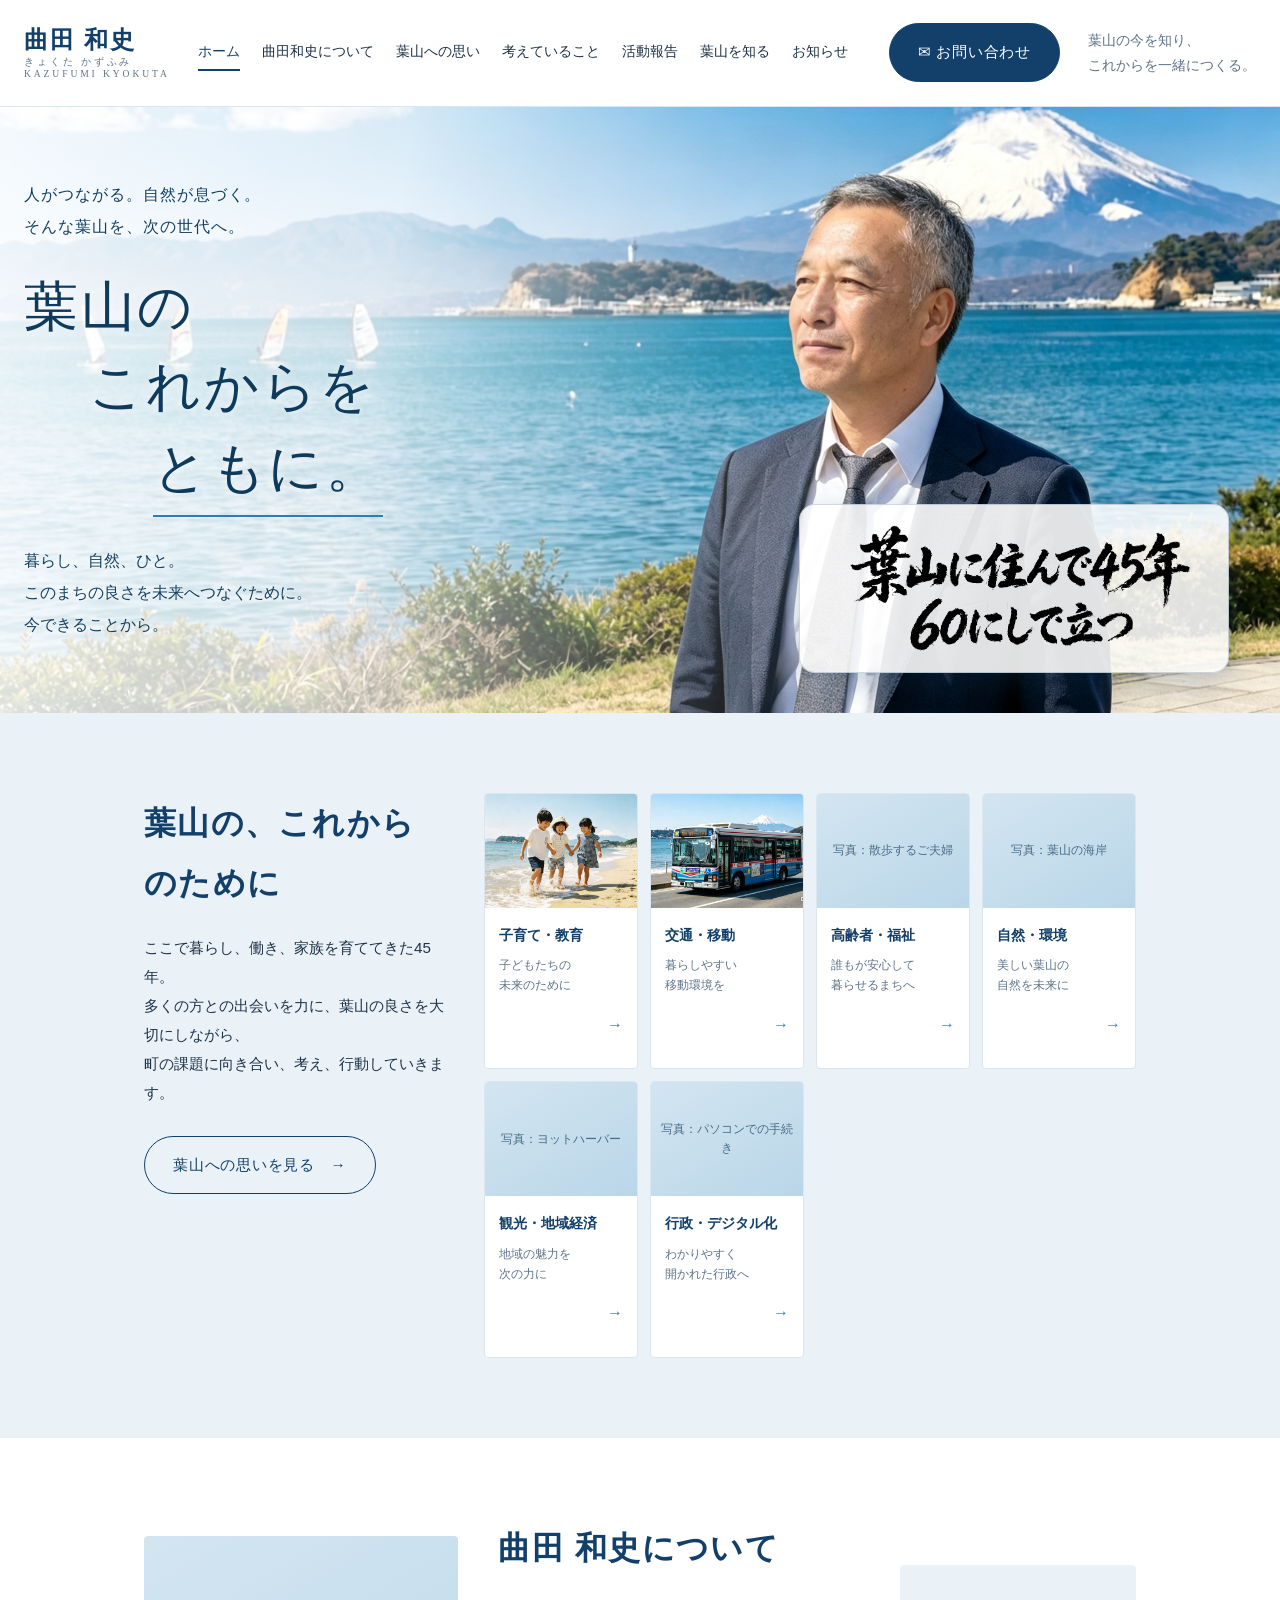
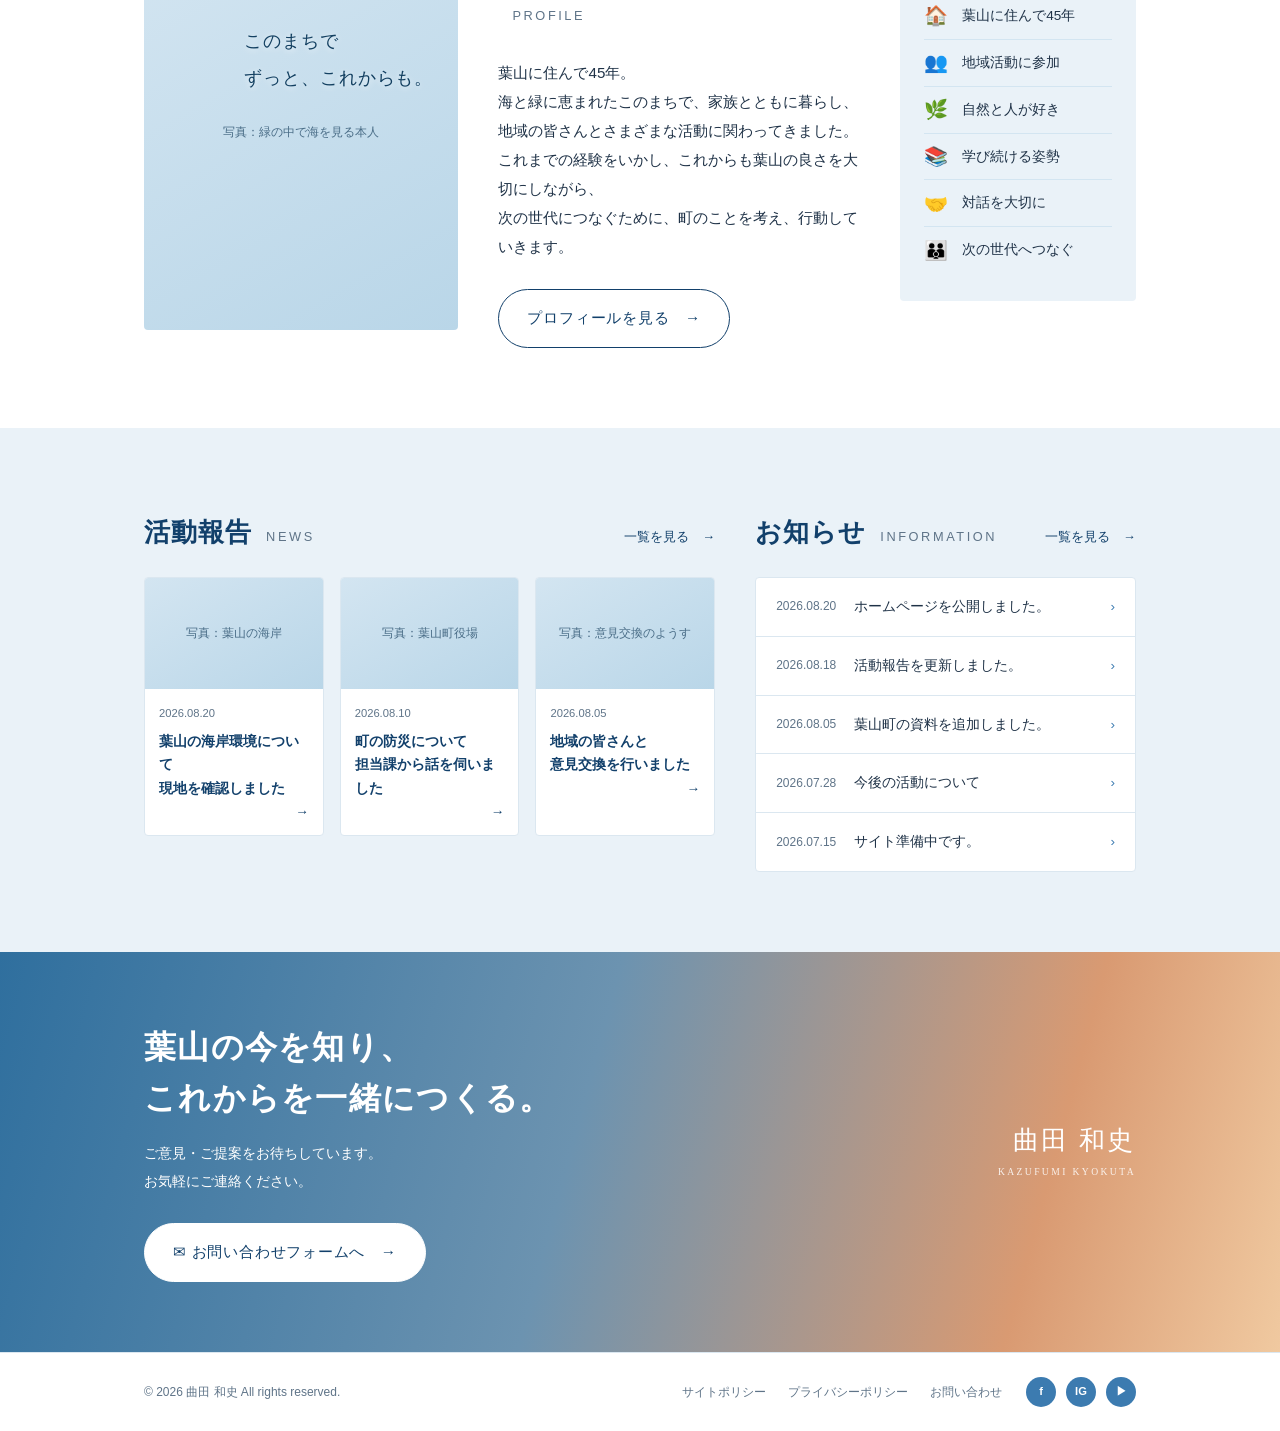
==== B案.html @ bec415cd "葉山サイト試作(B案)を追加 曲田和史の紹介サイトのモックアップ。画像は assets/images に整理済み。" ====
<!DOCTYPE html>
<html lang="ja">
<head>
  <meta charset="UTF-8">
  <meta name="viewport" content="width=device-width, initial-scale=1.0">
  <title>曲田 和史 | 葉山のこれからを、ともに。</title>

  <style>
    /* 1. よく使う色をここにまとめておく。--名前 で作った値は、下のほうで var(--名前) と書いて呼び出せる */
    :root {
      --navy:       #12406b;   /* 見出しやボタンに使う濃い青 */
      --navy-dark:  #0c2d4d;   /* いちばん濃い青（ボタンを押したときなど） */
      --navy-light: #3c7bb0;   /* 少し明るい青 */
      --sky:        #eaf2f8;   /* 背景のうすい水色 */
      --sky-deep:   #d3e5f1;   /* 少し濃い水色 */
      --text:       #1f3247;   /* ふつうの文字の色 */
      --text-sub:   #5f7488;   /* 補足の文字の色（少し薄い） */
      --line:       #dbe7f0;   /* 区切り線や枠の色 */
      --white:      #ffffff;
    }

    /* 2. ブラウザが最初から付けている余白などを打ち消しておく。* は「すべての要素」という意味 */
    * {
      box-sizing: border-box;  /* 幅の計算に padding と border も含める（レイアウトが崩れにくくなる） */
    }

    /* 3. ページ全体の基本の見た目 */
    html {
      scroll-behavior: smooth; /* ページ内リンクを押したとき、ぴょんと飛ばずになめらかに動く */
    }

    body {
      margin: 0;
      font-family: "Yu Gothic UI", "Hiragino Sans", "Meiryo", sans-serif;
      font-size: 16px;
      line-height: 1.9;
      color: var(--text);
      background-color: var(--white);
    }

    img {
      max-width: 100%;         /* 画面より大きい画像がはみ出さないようにする */
      height: auto;
      display: block;
    }

    a {
      color: inherit;          /* inherit = 親と同じ指定を受けつぐ。ここでは文字色をそのままにする */
      text-decoration: none;   /* リンクの下線を消す */
    }

    /* 4. 中身を画面の中央に置くための箱。max-width で広がりすぎるのを止める */
    .container {
      width: 100%;
      max-width: 1040px;
      margin: 0 auto;          /* 左右の margin を auto にすると中央に寄る */
      padding: 0 24px;
    }

    /* 5. セクション（大きなかたまり）の上下の余白 */
    .section {
      padding: 80px 0;
      /* 上に固定されているヘッダーの下にタイトルが隠れないよう、リンクで飛んだときの余白をとる */
      scroll-margin-top: 90px;
    }

    /* 6. セクションの見出し。日本語の大きい文字と、そのうしろの小さい英語をセットで使う */
    .heading {
      margin: 0 0 20px;
      font-size: 2rem;         /* rem は「body の文字サイズの何倍か」。2rem = 32px */
      font-weight: 700;
      letter-spacing: 0.04em;  /* 文字と文字のすき間を少し広げると上品に見える */
      color: var(--navy);
    }

    .heading-en {
      margin-left: 14px;
      font-size: 0.8rem;
      font-weight: 500;
      letter-spacing: 0.2em;
      color: var(--text-sub);
    }

    /* 7. 【写真のかわりの箱】まだ写真がないので、うすい水色の四角で場所だけ作っておく。
          写真ができたら、この <div class="photo"> を <img src="ファイル名" alt="説明"> に差し替える */
    .photo {
      display: flex;                 /* 中の文字を上下左右の中央に置くための指定（この行と下の2行がセット） */
      align-items: center;
      justify-content: center;
      background: linear-gradient(150deg, var(--sky-deep), #b9d6e8);
      border-radius: 4px;
      overflow: hidden;              /* 中身が箱からはみ出したら切り取る */
    }

    .photo span {
      padding: 4px 10px;
      font-size: 0.75rem;
      line-height: 1.6;
      text-align: center;
      color: #4a6d87;
    }

    /* 8. ボタンの共通の見た目。塗りつぶしの青ボタンと、枠だけの白ボタンの2種類を用意する */
    .btn {
      display: inline-flex;          /* 文字と矢印を横に並べつつ、上下の中央でそろえる */
      align-items: center;
      gap: 12px;                     /* 中の要素どうしのすき間 */
      padding: 14px 28px;
      font-size: 0.95rem;
      font-family: inherit;
      letter-spacing: 0.05em;
      border-radius: 999px;          /* とても大きい値にすると、左右が半円のカプセル型になる */
      border: 1px solid var(--navy);
      cursor: pointer;               /* マウスを重ねたときの矢印を「指」の形にする */
      transition: 0.25s;             /* 色などが変わるとき、0.25 秒かけてなめらかに変える */
    }

    .btn--fill {
      color: var(--white);
      background: var(--navy);
    }

    /* 9. :hover は「マウスを重ねたとき」の見た目 */
    .btn--fill:hover {
      background: var(--navy-dark);
      border-color: var(--navy-dark);
    }

    .btn--line {
      color: var(--navy);
      background: transparent;       /* transparent = 透明（背景色なし） */
    }

    .btn--line:hover {
      color: var(--white);
      background: var(--navy);
    }

    /* 10. ヘッダー。position: sticky でスクロールしても画面の上にはりつく */
    .header {
      position: sticky;
      top: 0;
      z-index: 50;                   /* 数字が大きいほど手前に表示される */
      background: rgba(255, 255, 255, 0.95);
      border-bottom: 1px solid var(--line);
      backdrop-filter: blur(6px);    /* うしろをぼかして、すこし透けたガラスのように見せる */
    }

    .header__inner {
      display: flex;                 /* 中身を横一列に並べる */
      align-items: center;
      gap: 28px;
      max-width: 1280px;
      margin: 0 auto;
      padding: 14px 24px;
    }

    /* 11. 左上の名前（ロゴ）。明朝体にすると落ちついた雰囲気になる */
    .logo {
      flex-shrink: 0;                /* 画面が狭くなっても、この部分は縮ませない */
      font-family: "Yu Mincho", "Hiragino Mincho ProN", "MS PMincho", serif;
      line-height: 1.3;
    }

    .logo__name {
      display: block;
      font-size: 1.5rem;
      font-weight: 700;
      letter-spacing: 0.08em;
      color: var(--navy);
    }

    .logo__kana,
    .logo__roman {
      display: block;
      font-size: 0.6rem;
      letter-spacing: 0.3em;
      color: var(--text-sub);
    }

    /* 12. メニュー（ナビゲーション）。ul の点を消して横に並べる */
    .nav {
      margin-right: auto;            /* 右側の margin を auto にすると、残りのすき間を全部そこに使う＝左に寄る */
    }

    .nav__list {
      display: flex;
      gap: 22px;
      margin: 0;
      padding: 0;
      list-style: none;              /* 箇条書きの点を消す */
    }

    .nav__list a {
      display: inline-block;
      padding: 4px 0;
      font-size: 0.85rem;
      border-bottom: 2px solid transparent;  /* 下線の場所を先に作っておき、色だけ透明にしておく */
      transition: 0.2s;
    }

    .nav__list a:hover,
    .nav__list a.is-current {        /* is-current は「今見ているページ」に付ける印 */
      color: var(--navy);
      border-bottom-color: var(--navy);
    }

    /* 13. ヘッダーのいちばん右の小さなキャッチコピー */
    .header__catch {
      flex-shrink: 0;
      font-size: 0.9rem;
      line-height: 1.7;
      color: var(--text-sub);
    }

    /* 14. スマホ用のメニューボタン。ふだんは display: none で隠しておき、画面が狭いときだけ出す（下の 33 番） */
    .menu-btn {
      display: none;
      width: 44px;
      height: 44px;
      padding: 0;
      background: transparent;
      border: 1px solid var(--line);
      border-radius: 8px;
      font-size: 1.2rem;
      color: var(--navy);
      cursor: pointer;
    }

    /* 15. ヒーロー（トップのいちばん目立つ場所）。メイン写真を全面に敷き、その上に文字を重ねる。
          .hero::before は写真の上にかぶせる「白いベール」。左半分だけ白くして、文字を読みやすくしている。
          （::before は、その要素の中に作れる飾り用の箱。content がないと表示されないのがお約束） */
    .hero {
      position: relative;            /* 中の要素を position: absolute で自由に置けるようにする土台 */
      overflow: hidden;
      background-color: #9fd0ef;     /* 写真が表示される前や、読み込めなかったときの色 */
    }

    .hero::before {
      content: "";
      position: absolute;
      inset: 0;                      /* 上下左右ぴったり 0 = 親（.hero）いっぱいに広げる */
      z-index: 1;                    /* 数字が大きいほど手前。写真（0）より手前、文字（2）より後ろ */
      background: linear-gradient(100deg,
        rgba(255, 255, 255, 0.90) 0%,
        rgba(255, 255, 255, 0.74) 30%,
        rgba(255, 255, 255, 0.20) 54%,
        rgba(255, 255, 255, 0.00) 70%);
    }

    /* 16. メイン写真。object-fit: cover は「箱いっぱいに、写真の比率を保ったまま切り取って表示する」指定。
          object-position で表示の中心をずらし、右寄りに写っている人物が切れないようにしている */
    .hero__bg {
      position: absolute;
      inset: 0;
      z-index: 0;
      width: 100%;
      height: 100%;
      object-fit: cover;
      object-position: 72% center;
    }

    /* 17. ヒーローの文字を入れる箱。写真とベールより手前に出したいので z-index: 2 にする */
    .hero__inner {
      position: relative;
      z-index: 2;
      display: grid;                 /* grid は中身を「表のマス目」のように置くしくみ */
      grid-template-columns: minmax(0, 600px);  /* 左に1列だけ作る＝文字が画面の左半分におさまる */
      align-content: center;         /* 中身をたての中央にそろえる */
      max-width: 1280px;
      margin: 0 auto;                /* 左右の margin を auto にすると中央に寄る */
      padding: 72px 24px;
      min-height: 600px;
    }

    /* 18. キャッチコピーの上に置くリード文 */
    .hero__lead {
      margin: 0 0 24px;
      font-size: 1rem;
      line-height: 2;
      letter-spacing: 0.06em;
      color: #123f60;
      text-shadow: 0 1px 6px rgba(255, 255, 255, 0.8);  /* 背景が写真でも読めるよう、白い光を後ろに敷く */
    }

    /* 19. 大きなキャッチコピー。明朝体＋広めの字間で、手書きの筆文字に近い印象にする。
          2行目・3行目を少しずつ右にずらして、手書きらしい流れを作っている */
    .hero__catch {
      margin: 0 0 28px;
      font-family: "Yu Mincho", "Hiragino Mincho ProN", "MS PMincho", serif;
      font-size: clamp(2.2rem, 4.2vw, 3.6rem);  /* clamp(最小, ふつう, 最大) で画面幅に応じて字の大きさを変える */
      font-weight: 500;
      line-height: 1.5;
      letter-spacing: 0.05em;
      color: #0e3a5c;
      text-shadow: 0 1px 10px rgba(255, 255, 255, 0.75);
    }

    .hero__catch span { display: block; }

    .hero__catch span:nth-child(2) { margin-left: 1.2em; }  /* nth-child(2) = 2番目の要素 */
    .hero__catch span:nth-child(3) {
      margin-left: 2.4em;
      border-bottom: 2px solid #2f7cb0;   /* 3行目の下に、下線の飾りを引く */
      padding-bottom: 6px;
      display: inline-block;
    }

    /* 20. キャッチコピーの下の説明文 */
    .hero__sub {
      margin: 0;
      font-size: 1rem;
      line-height: 2;
      color: #14405f;
      text-shadow: 0 1px 6px rgba(255, 255, 255, 0.8);
    }

    /* 21. 「葉山に住んで45年／60にして立つ」の毛筆バッジ。
          毛筆の画像が横長（16:9）なので、下じきも丸ではなく「角の丸い横長の板」にして形をそろえている。
          （正円にすると、横長の画像を収めたときに上下へ大きなすき間ができて、文字が小さくなってしまう）
          位置をずらしたいときは right と bottom の数字を変える */
    .hero__badge {
      position: absolute;
      right: 4%;
      bottom: 40px;
      z-index: 2;
      width: min(430px, 40%);        /* min(A, B) は「A と B の小さいほう」。画面が狭いと自動で縮む */
      /* 画像は文字ギリギリまで切り詰めてあるので、下じき側で余白をとる */
      padding: 16px 22px;
      background: rgba(255, 255, 255, 0.88);
      border-radius: 16px;
      /* box-shadow は影。1つめ（inset）で内側に細い枠線を描き、2つめで外側にやわらかい影を落とす */
      box-shadow:
        inset 0 0 0 1px rgba(18, 64, 107, 0.2),
        0 8px 30px rgba(18, 64, 107, 0.25);
    }

    /* 【毛筆の文字は画像で表示する】
       パソコンによって入っている書体がちがい、毛筆の書体がないと明朝体になってしまう。
       そこで文字そのものを画像（背景が透明な PNG）にして貼り、どの環境でも同じ見た目にしている。
       width: 100% で下じきの幅いっぱいに広げ、height: auto で縦を写真の比率どおりに自動で決めている */
    .hero__badge img {
      display: block;
      width: 100%;
      height: auto;
    }

    /* 22. 政策のセクション。背景をうすい水色にして、前後のセクションと区切る */
    .policy {
      background: var(--sky);
    }

    .policy__inner {
      display: grid;
      grid-template-columns: 300px 1fr;   /* 左に説明文、右にカード一覧 */
      gap: 40px;
    }

    .policy__text p {
      margin: 0 0 28px;
      font-size: 0.95rem;
    }

    /* 23. 政策カードを横に並べる。auto-fit と minmax で、画面幅に合わせて折り返す数が自動で変わる */
    .policy__cards {
      display: grid;
      grid-template-columns: repeat(auto-fit, minmax(140px, 1fr));
      gap: 12px;
    }

    .card {
      display: flex;
      flex-direction: column;
      background: var(--white);
      border: 1px solid var(--line);
      border-radius: 4px;
      overflow: hidden;
      transition: 0.25s;
    }

    /* 24. カードにマウスを重ねたら、少し浮き上がって影が付く */
    .card:hover {
      transform: translateY(-4px);   /* Y 方向（縦）に -4px 動かす＝4px 上に上げる */
      box-shadow: 0 10px 24px rgba(18, 64, 107, 0.12);
    }

    .card .photo {
      aspect-ratio: 4 / 3;
      border-radius: 0;
    }

    .card__body {
      display: flex;
      flex-direction: column;
      flex-grow: 1;                  /* あまったすき間をこの部分で埋める＝矢印が下にそろう */
      padding: 14px 14px 12px;
    }

    .card__title {
      margin: 0 0 6px;
      font-size: 0.9rem;
      font-weight: 700;
      color: var(--navy);
    }

    .card__desc {
      margin: 0 0 14px;
      font-size: 0.75rem;
      line-height: 1.7;
      color: var(--text-sub);
    }

    .card__arrow {
      margin-top: auto;              /* 上の margin を auto にすると、カードのいちばん下に押しやられる */
      text-align: right;
      color: var(--navy-light);
    }

    /* 25. プロフィールのセクション。写真・文章・特徴リストの3列 */
    .profile__inner {
      display: grid;
      grid-template-columns: 1fr 1.15fr 0.75fr;
      gap: 40px;
      align-items: center;
    }

    .profile__figure {
      position: relative;
      aspect-ratio: 4 / 5;
    }

    /* 26. 写真の上に重ねる手書き風の文字。position: absolute で写真の中の好きな場所に置く */
    .profile__handwrite {
      position: absolute;
      top: 22%;
      right: 8%;
      margin: 0;
      font-family: "Yu Mincho", "Hiragino Mincho ProN", "MS PMincho", serif;
      font-size: 1.15rem;
      line-height: 2;
      letter-spacing: 0.05em;
      color: #123f60;
      text-shadow: 0 1px 6px rgba(255, 255, 255, 0.8);
    }

    .profile__text p {
      margin: 0 0 28px;
      font-size: 0.95rem;
    }

    /* 27. 右側の「特徴」リスト。アイコン（絵文字）と文字を横に並べる */
    .profile__points {
      margin: 0;
      padding: 28px 24px;
      list-style: none;
      background: var(--sky);
      border-radius: 4px;
    }

    .profile__points li {
      display: flex;
      align-items: center;
      gap: 14px;
      padding: 10px 0;
      font-size: 0.85rem;
    }

    .profile__points li + li {        /* 「li のすぐ後ろに続く li」＝2つめ以降にだけ線を引く */
      border-top: 1px solid var(--sky-deep);
    }

    .profile__points .icon {
      flex-shrink: 0;
      font-size: 1.2rem;
      line-height: 1;
    }

    /* 28. 活動報告とお知らせを左右に並べる */
    .news {
      background: var(--sky);
    }

    .news__inner {
      display: grid;
      grid-template-columns: 1.5fr 1fr;
      gap: 40px;
    }

    /* 29. 見出しと「一覧を見る」を、左右の両端に離して置く */
    .news__head {
      display: flex;
      align-items: baseline;         /* 文字の下の線（ベースライン）でそろえる */
      justify-content: space-between;
      margin-bottom: 20px;
    }

    .news__head .heading { margin: 0; font-size: 1.6rem; }

    .link-more {
      font-size: 0.8rem;
      color: var(--navy);
      white-space: nowrap;           /* 「一覧を見る →」を途中で改行させない */
    }

    .link-more:hover { color: var(--navy-light); }

    .news__cards {
      display: grid;
      grid-template-columns: repeat(auto-fit, minmax(160px, 1fr));
      gap: 16px;
    }

    .news__card .photo { aspect-ratio: 16 / 10; border-radius: 0; }

    .news__card time {                /* time は「日付」をあらわすタグ */
      display: block;
      margin-bottom: 6px;
      font-size: 0.7rem;
      color: var(--text-sub);
    }

    .news__card p {
      margin: 0;
      font-size: 0.85rem;
      line-height: 1.7;
      font-weight: 700;
      color: var(--navy);
    }

    /* 30. お知らせは、白い箱の中に日付と本文を1行ずつ並べる */
    .info__list {
      margin: 0;
      padding: 0;
      list-style: none;
      background: var(--white);
      border: 1px solid var(--line);
      border-radius: 4px;
    }

    .info__list li + li { border-top: 1px solid var(--line); }

    .info__list a {
      display: flex;
      align-items: center;
      gap: 18px;
      padding: 16px 20px;
      font-size: 0.85rem;
      transition: 0.2s;
    }

    .info__list a:hover { background: var(--sky); }

    .info__list time {
      flex-shrink: 0;
      font-size: 0.75rem;
      color: var(--text-sub);
    }

    .info__list .arrow {
      margin-left: auto;
      color: var(--navy-light);
    }

    /* 31. ページ下部の呼びかけ（CTA）。夕焼けのようなグラデーションを背景にする */
    .cta {
      position: relative;
      overflow: hidden;
      padding: 70px 0;
      background: linear-gradient(105deg, #2f6f9e 0%, #6c93b0 45%, #d99a72 80%, #f0c9a0 100%);
      color: var(--white);
    }

    .cta__inner {
      display: grid;
      grid-template-columns: 1fr auto;
      gap: 32px;
      align-items: center;
    }

    .cta__title {
      margin: 0 0 16px;
      font-size: 2rem;
      font-weight: 700;
      line-height: 1.6;
      letter-spacing: 0.04em;
    }

    .cta__text {
      margin: 0 0 28px;
      font-size: 0.9rem;
      line-height: 1.9;
    }

    /* 32. 白背景に濃い青の文字のボタン（夕焼けの上でも読みやすいように色を変える） */
    .btn--white {
      color: var(--navy);
      background: var(--white);
      border-color: var(--white);
    }

    .btn--white:hover {
      color: var(--white);
      background: var(--navy-dark);
      border-color: var(--navy-dark);
    }

    .cta__sign {
      font-family: "Yu Mincho", "Hiragino Mincho ProN", "MS PMincho", serif;
      text-align: right;
      line-height: 1.4;
    }

    .cta__sign strong {
      display: block;
      font-size: 1.6rem;
      font-weight: 500;
      letter-spacing: 0.1em;
    }

    .cta__sign small {
      font-size: 0.6rem;
      letter-spacing: 0.25em;
      opacity: 0.85;                 /* opacity は透明度。1 が不透明、0 で見えなくなる */
    }

    /* 33. フッター */
    .footer {
      padding: 24px 0;
      font-size: 0.75rem;
      color: var(--text-sub);
      border-top: 1px solid var(--line);
    }

    .footer__inner {
      display: flex;
      align-items: center;
      gap: 24px;
      flex-wrap: wrap;               /* 入りきらないときは折り返す */
    }

    .footer__links {
      display: flex;
      gap: 22px;
      margin: 0 0 0 auto;            /* 左の margin を auto にして、右側へ寄せる */
      padding: 0;
      list-style: none;
    }

    .footer__links a:hover { color: var(--navy); }

    .footer__sns {
      display: flex;
      gap: 10px;
      margin: 0;
      padding: 0;
      list-style: none;
    }

    /* 34. SNS の丸いアイコン。写真を使わず、文字を丸で囲んで作っている */
    .footer__sns a {
      display: flex;
      align-items: center;
      justify-content: center;
      width: 30px;
      height: 30px;
      font-size: 0.7rem;
      font-weight: 700;
      color: var(--white);
      background: var(--navy-light);
      border-radius: 50%;
      transition: 0.2s;
    }

    .footer__sns a:hover { background: var(--navy); }

    /* 35. 右下の「上に戻る」ボタン。ふだんは opacity: 0 で見えなくしておき、JS で is-visible を付けて出す */
    .to-top {
      position: fixed;               /* 画面に貼りつけて、スクロールしても動かない */
      right: 24px;
      bottom: 24px;
      z-index: 60;
      width: 44px;
      height: 44px;
      padding: 0;
      color: var(--navy);
      background: var(--white);
      border: 1px solid var(--line);
      border-radius: 50%;
      cursor: pointer;
      opacity: 0;
      pointer-events: none;          /* 見えていないあいだはクリックできないようにする */
      transition: 0.3s;
      box-shadow: 0 4px 14px rgba(18, 64, 107, 0.15);
    }

    .to-top.is-visible {
      opacity: 1;
      pointer-events: auto;
    }

    .to-top:hover {
      color: var(--white);
      background: var(--navy);
    }

    /* 36. 画面が狭いとき（タブレット）の調整。@media は「画面幅が○px 以下のときだけ効く指定」 */
    @media (max-width: 1000px) {
      .hero__inner { min-height: 480px; padding: 56px 24px; }
      .hero__badge { right: 20px; bottom: 20px; width: min(340px, 50%); padding: 12px 16px; }
      .policy__inner,
      .profile__inner,
      .news__inner { grid-template-columns: 1fr; }
      .header__catch { display: none; }
      .nav__list { gap: 16px; }
      .nav__list a { font-size: 0.8rem; }
    }

    /* 37. 画面が狭いとき（スマホ）の調整。メニューはボタンを押したときだけ開くようにする */
    @media (max-width: 760px) {
      .section { padding: 56px 0; }
      .heading { font-size: 1.6rem; }
      .menu-btn { display: block; }            /* 隠していたメニューボタンを表示する */

      .nav {
        display: none;                         /* ふだんはメニューを隠す */
        position: absolute;
        top: 100%;                             /* ヘッダーのすぐ下 */
        left: 0;
        right: 0;
        padding: 8px 24px 16px;
        background: var(--white);
        border-bottom: 1px solid var(--line);
      }

      .nav.is-open { display: block; }         /* JS で is-open が付いたときだけ表示する */

      .nav__list {
        flex-direction: column;                /* スマホでは縦に並べる */
        gap: 0;
      }

      .nav__list li + li { border-top: 1px solid var(--line); }
      .nav__list a { display: block; padding: 12px 0; font-size: 0.9rem; }

      .header__inner { position: relative; gap: 12px; }
      .header__contact { display: none; }
      /* スマホでは写真の上に文字を重ねるのをやめ、「写真 → 文字」の順に上から並べる。
         position: static にすると、重ねる指定が解けて、ふつうの並び順に戻る */
      .hero__bg { position: static; height: auto; aspect-ratio: 3 / 2; }
      .hero::before { display: none; }         /* 文字を重ねないので、白いベールもいらない */
      .hero__inner { min-height: 0; padding: 32px 24px 36px; }
      /* スマホでは写真の下に、中央ぞろえで置く。
         calc(100% - 48px) は「画面いっぱいから左右の余白 24px ずつを引いた幅」という計算 */
      .hero__badge {
        position: static;
        width: calc(100% - 48px);
        max-width: 420px;
        margin: 0 auto 32px;
      }
      .cta__inner { grid-template-columns: 1fr; }
      .cta__sign { text-align: left; }
      .footer__links { margin-left: 0; }
    }

    /* 38. OS 側で「動きを減らす」設定にしている人には、なめらかスクロールを止める */
    @media (prefers-reduced-motion: reduce) {
      html { scroll-behavior: auto; }
      .card:hover { transform: none; }
    }
  </style>
</head>
<body>

  <!-- ============ ヘッダー ============ -->
  <header class="header">
    <div class="header__inner">

      <a class="logo" href="#home">
        <span class="logo__name">曲田 和史</span>
        <span class="logo__kana">きょくた かずふみ</span>
        <span class="logo__roman">KAZUFUMI KYOKUTA</span>
      </a>

      <!-- スマホ用のメニューボタン。押すと下のナビが開く（JS の 1〜3 番） -->
      <button class="menu-btn" id="menuBtn" aria-label="メニューを開く">☰</button>

      <nav class="nav" id="nav">
        <ul class="nav__list">
          <li><a href="#home" class="is-current">ホーム</a></li>
          <li><a href="#profile">曲田和史について</a></li>
          <li><a href="#omoi">葉山への思い</a></li>
          <li><a href="#policy">考えていること</a></li>
          <li><a href="#news">活動報告</a></li>
          <li><a href="#hayama">葉山を知る</a></li>
          <li><a href="#info">お知らせ</a></li>
        </ul>
      </nav>

      <a class="btn btn--fill header__contact" href="#contact">✉ お問い合わせ</a>

      <p class="header__catch">葉山の今を知り、<br>これからを一緒につくる。</p>

    </div>
  </header>

  <!-- ============ ヒーロー（トップの大きな見せ場） ============ -->
  <section class="hero" id="home">

    <!-- メイン写真。assets/images フォルダに置いた画像ファイルを、パスで指定している。
         alt は写真が表示できないときに代わりに読まれる説明文なので、内容がわかるように書く -->
    <img class="hero__bg" src="assets/images/曲田2.png"
         alt="葉山の海辺に立つ曲田和史。背景に江ノ島と富士山、海にはウィンドサーフィン">

    <div class="hero__inner">

      <p class="hero__lead">
        人がつながる。自然が息づく。<br>
        そんな葉山を、次の世代へ。
      </p>

      <h1 class="hero__catch">
        <span>葉山の</span>
        <span>これからを</span>
        <span>ともに。</span>
      </h1>

      <p class="hero__sub">
        暮らし、自然、ひと。<br>
        このまちの良さを未来へつなぐために。<br>
        今できることから。
      </p>

    </div>

    <!-- 毛筆の文字は画像（背景が透明な PNG）で用意して貼る。
         alt に同じ文字を書いておくと、画像が表示できないときや読み上げのときに、文字として伝わる -->
    <div class="hero__badge">
      <img src="assets/images/毛筆-45年-透過.png" alt="葉山に住んで 45年 60にして立つ">
    </div>
  </section>

  <!-- ============ 考えていること（政策） ============ -->
  <section class="section policy" id="policy">
    <div class="container policy__inner">

      <div class="policy__text">
        <h2 class="heading">葉山の、これからのために</h2>
        <p>
          ここで暮らし、働き、家族を育ててきた45年。<br>
          多くの方との出会いを力に、葉山の良さを大切にしながら、<br>
          町の課題に向き合い、考え、行動していきます。
        </p>
        <a class="btn btn--line" href="#omoi">葉山への思いを見る　→</a>
      </div>

      <div class="policy__cards">

        <a class="card" href="#policy">
          <div class="photo">
            <img src="assets/images/海辺の子どもたち.png"
                 alt="江ノ島と富士山を背景に、波打ち際で手をつないで歩く3人の子どもたち"
                 style="width: 100%; height: 100%; object-fit: cover;">
          </div>
          <div class="card__body">
            <p class="card__title">子育て・教育</p>
            <p class="card__desc">子どもたちの<br>未来のために</p>
            <p class="card__arrow">→</p>
          </div>
        </a>

        <a class="card" href="#policy">
          <div class="photo">
            <img src="assets/images/路線バス.png"
                 alt="江ノ島と富士山を背景に、海沿いの道を走る路線バス"
                 style="width: 100%; height: 100%; object-fit: cover;">
          </div>
          <div class="card__body">
            <p class="card__title">交通・移動</p>
            <p class="card__desc">暮らしやすい<br>移動環境を</p>
            <p class="card__arrow">→</p>
          </div>
        </a>

        <a class="card" href="#policy">
          <div class="photo"><span>写真：散歩するご夫婦</span></div>
          <div class="card__body">
            <p class="card__title">高齢者・福祉</p>
            <p class="card__desc">誰もが安心して<br>暮らせるまちへ</p>
            <p class="card__arrow">→</p>
          </div>
        </a>

        <a class="card" href="#policy">
          <div class="photo"><span>写真：葉山の海岸</span></div>
          <div class="card__body">
            <p class="card__title">自然・環境</p>
            <p class="card__desc">美しい葉山の<br>自然を未来に</p>
            <p class="card__arrow">→</p>
          </div>
        </a>

        <a class="card" href="#policy">
          <div class="photo"><span>写真：ヨットハーバー</span></div>
          <div class="card__body">
            <p class="card__title">観光・地域経済</p>
            <p class="card__desc">地域の魅力を<br>次の力に</p>
            <p class="card__arrow">→</p>
          </div>
        </a>

        <a class="card" href="#policy">
          <div class="photo"><span>写真：パソコンでの手続き</span></div>
          <div class="card__body">
            <p class="card__title">行政・デジタル化</p>
            <p class="card__desc">わかりやすく<br>開かれた行政へ</p>
            <p class="card__arrow">→</p>
          </div>
        </a>

      </div>
    </div>
  </section>

  <!-- ============ 曲田 和史について（プロフィール） ============ -->
  <section class="section profile" id="profile">
    <div class="container profile__inner">

      <div class="profile__figure">
        <div class="photo" style="width: 100%; height: 100%;"><span>写真：緑の中で海を見る本人</span></div>
        <p class="profile__handwrite">
          このまちで<br>
          ずっと、これからも。
        </p>
      </div>

      <div class="profile__text">
        <h2 class="heading">曲田 和史について<span class="heading-en">PROFILE</span></h2>
        <p>
          葉山に住んで45年。<br>
          海と緑に恵まれたこのまちで、家族とともに暮らし、<br>
          地域の皆さんとさまざまな活動に関わってきました。<br>
          これまでの経験をいかし、これからも葉山の良さを大切にしながら、<br>
          次の世代につなぐために、町のことを考え、行動していきます。
        </p>
        <a class="btn btn--line" href="#profile">プロフィールを見る　→</a>
      </div>

      <!-- アイコンは絵文字（ただの文字）を使っているので、外部のライブラリはいらない -->
      <ul class="profile__points">
        <li><span class="icon">🏠</span>葉山に住んで45年</li>
        <li><span class="icon">👥</span>地域活動に参加</li>
        <li><span class="icon">🌿</span>自然と人が好き</li>
        <li><span class="icon">📚</span>学び続ける姿勢</li>
        <li><span class="icon">🤝</span>対話を大切に</li>
        <li><span class="icon">👪</span>次の世代へつなぐ</li>
      </ul>

    </div>
  </section>

  <!-- ============ 活動報告 ＋ お知らせ ============ -->
  <section class="section news" id="news">
    <div class="container news__inner">

      <div id="omoi">
        <div class="news__head">
          <h2 class="heading">活動報告<span class="heading-en">NEWS</span></h2>
          <a class="link-more" href="#news">一覧を見る　→</a>
        </div>

        <div class="news__cards">

          <a class="card news__card" href="#news">
            <div class="photo"><span>写真：葉山の海岸</span></div>
            <div class="card__body">
              <time datetime="2026-08-20">2026.08.20</time>
              <p>葉山の海岸環境について<br>現地を確認しました</p>
              <p class="card__arrow">→</p>
            </div>
          </a>

          <a class="card news__card" href="#news">
            <div class="photo"><span>写真：葉山町役場</span></div>
            <div class="card__body">
              <time datetime="2026-08-10">2026.08.10</time>
              <p>町の防災について<br>担当課から話を伺いました</p>
              <p class="card__arrow">→</p>
            </div>
          </a>

          <a class="card news__card" href="#news">
            <div class="photo"><span>写真：意見交換のようす</span></div>
            <div class="card__body">
              <time datetime="2026-08-05">2026.08.05</time>
              <p>地域の皆さんと<br>意見交換を行いました</p>
              <p class="card__arrow">→</p>
            </div>
          </a>

        </div>
      </div>

      <div id="info">
        <div class="news__head">
          <h2 class="heading">お知らせ<span class="heading-en">INFORMATION</span></h2>
          <a class="link-more" href="#info">一覧を見る　→</a>
        </div>

        <ul class="info__list">
          <li><a href="#info"><time datetime="2026-08-20">2026.08.20</time>ホームページを公開しました。<span class="arrow">›</span></a></li>
          <li><a href="#info"><time datetime="2026-08-18">2026.08.18</time>活動報告を更新しました。<span class="arrow">›</span></a></li>
          <li><a href="#info"><time datetime="2026-08-05">2026.08.05</time>葉山町の資料を追加しました。<span class="arrow">›</span></a></li>
          <li><a href="#info"><time datetime="2026-07-28">2026.07.28</time>今後の活動について<span class="arrow">›</span></a></li>
          <li><a href="#info"><time datetime="2026-07-15">2026.07.15</time>サイト準備中です。<span class="arrow">›</span></a></li>
        </ul>
      </div>

    </div>
  </section>

  <!-- ============ お問い合わせへの呼びかけ ============ -->
  <section class="cta" id="contact">
    <div class="container cta__inner">

      <div>
        <h2 class="cta__title">
          葉山の今を知り、<br>
          これからを一緒につくる。
        </h2>
        <p class="cta__text">
          ご意見・ご提案をお待ちしています。<br>
          お気軽にご連絡ください。
        </p>
        <a class="btn btn--white" href="#contact">✉ お問い合わせフォームへ　→</a>
      </div>

      <p class="cta__sign" id="hayama">
        <strong>曲田 和史</strong>
        <small>KAZUFUMI KYOKUTA</small>
      </p>

    </div>
  </section>

  <!-- ============ フッター ============ -->
  <footer class="footer">
    <div class="container footer__inner">

      <p style="margin: 0;">© 2026 曲田 和史 All rights reserved.</p>

      <ul class="footer__links">
        <li><a href="#">サイトポリシー</a></li>
        <li><a href="#">プライバシーポリシー</a></li>
        <li><a href="#contact">お問い合わせ</a></li>
      </ul>

      <ul class="footer__sns">
        <li><a href="#" aria-label="Facebook">f</a></li>
        <li><a href="#" aria-label="Instagram">IG</a></li>
        <li><a href="#" aria-label="YouTube">▶</a></li>
      </ul>

    </div>
  </footer>

  <!-- 右下に固定される「上に戻る」ボタン -->
  <button class="to-top" id="toTopBtn" aria-label="ページの先頭へ戻る">↑</button>

  <script>
    // 1. スマホ用のメニューボタンと、開け閉めしたいナビを探しておく
    const menuBtn = document.getElementById("menuBtn");
    const nav = document.getElementById("nav");

    // 2. メニューボタンがクリックされたら、ナビに is-open という印を付け外しする
    //    （classList.toggle は「付いていなければ付ける／付いていれば外す」という便利な命令）
    menuBtn.addEventListener("click", function () {
      nav.classList.toggle("is-open");
    });

    // 3. ナビの中のリンクが押されたら、開いたメニューを閉じる
    //    querySelectorAll で「当てはまるものすべて」を集め、forEach で 1つずつ処理する
    nav.querySelectorAll("a").forEach(function (link) {
      link.addEventListener("click", function () {
        nav.classList.remove("is-open");
      });
    });

    // 4. 右下の「上に戻る」ボタンを探しておく
    const toTopBtn = document.getElementById("toTopBtn");

    // 5. ページがスクロールされるたびに、中括弧の中を実行する
    //    window.scrollY は「今どれくらい下までスクロールしたか」を px であらわす数
    window.addEventListener("scroll", function () {
      if (window.scrollY > 400) {
        toTopBtn.classList.add("is-visible");     // 400px より下なら、ボタンを表示する
      } else {
        toTopBtn.classList.remove("is-visible");  // それより上なら、ボタンを隠す
      }
    });

    // 6. 「上に戻る」ボタンがクリックされたら、ページの先頭（top: 0）までなめらかに動かす
    toTopBtn.addEventListener("click", function () {
      window.scrollTo({ top: 0, behavior: "smooth" });
    });
  </script>

</body>
</html>
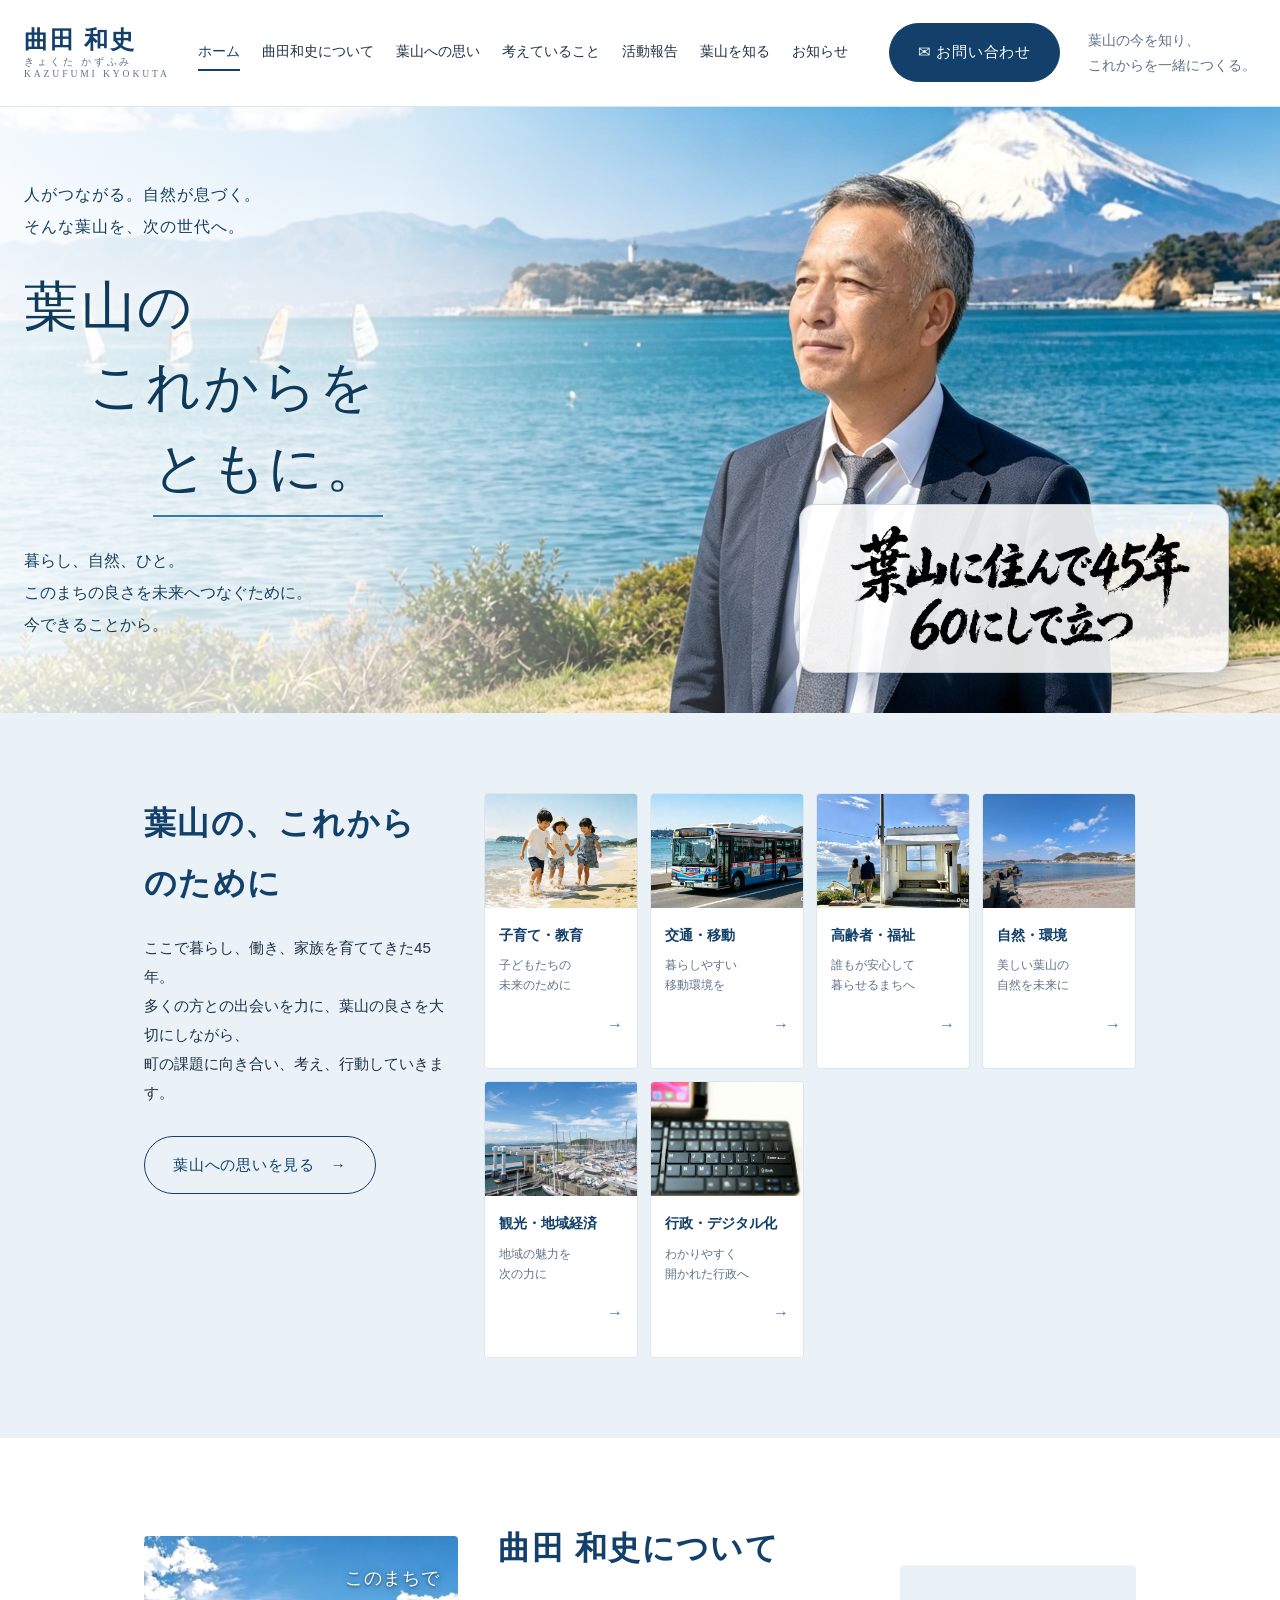
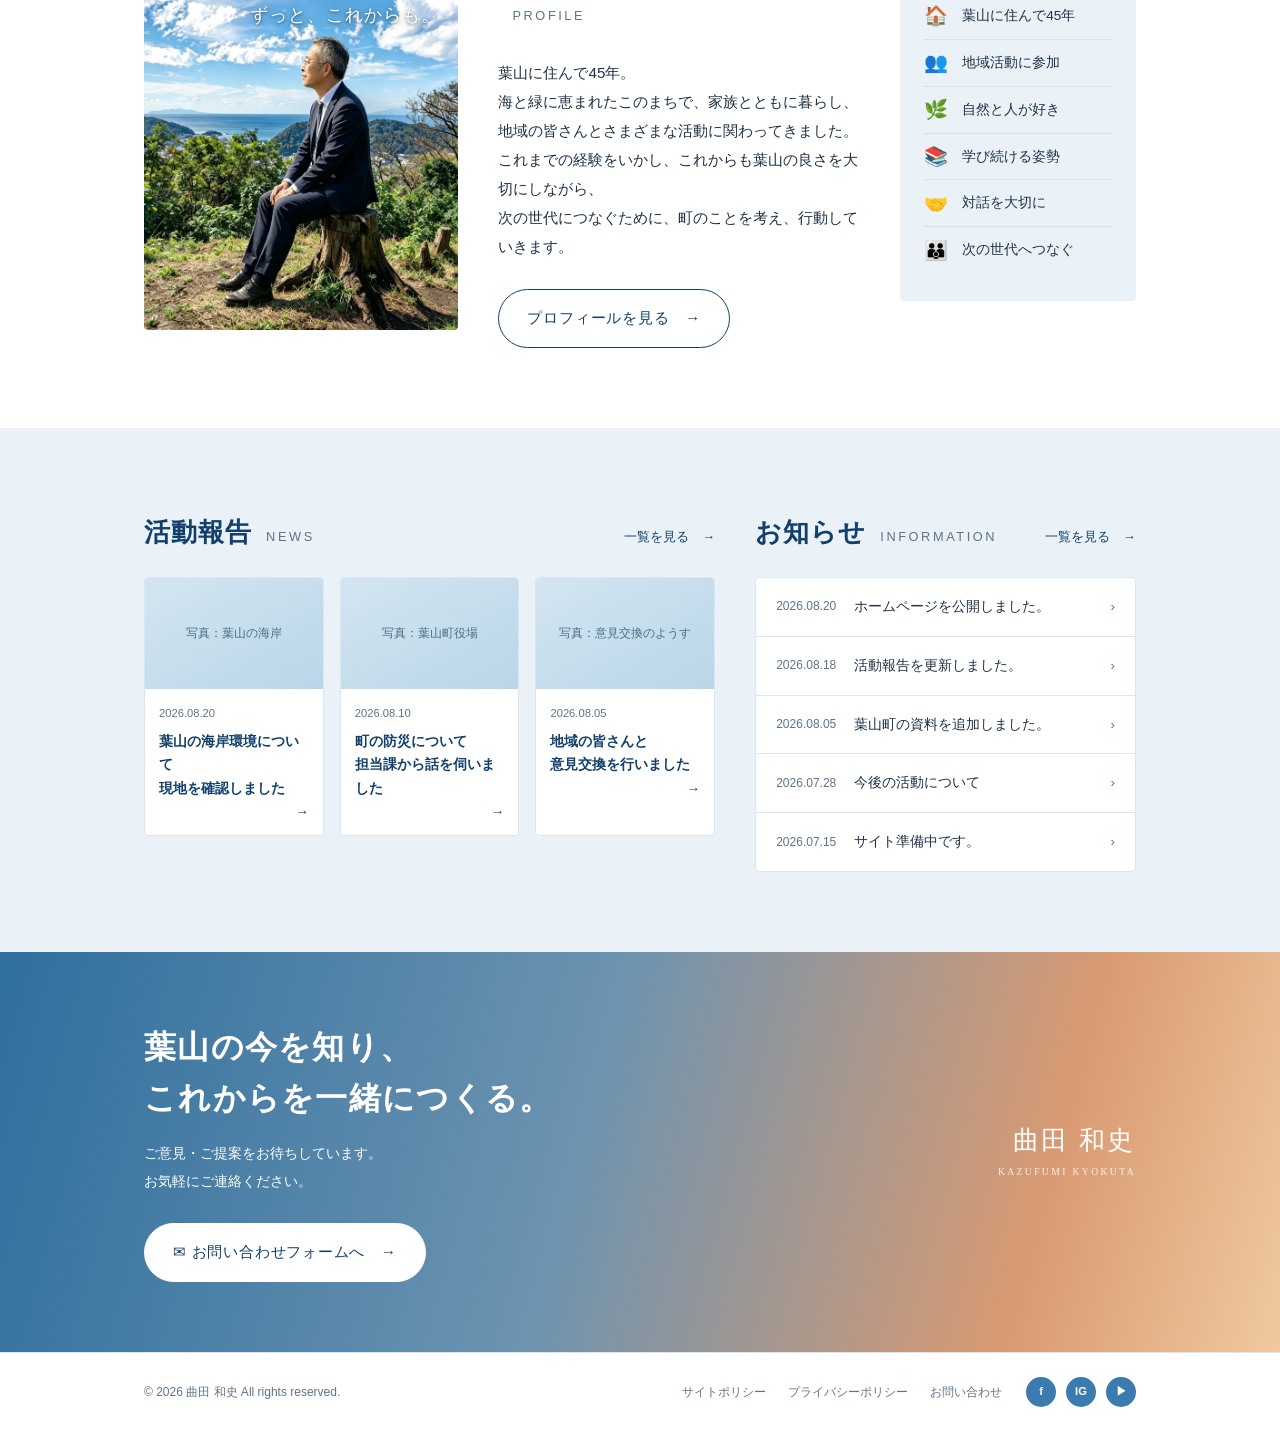
==== commit 88c68de6: "政策カード6枚とプロフィール写真を追加、手書き文字の位置を調整 路線バス・散歩する夫婦・葉山の海岸・ヨットハーバー・パソコンでの手続きの 各写真でプレースホルダーを差し替え、プロフィール写真も追加。 " ====
--- a/B案.html
+++ b/B案.html
@@ -429,18 +429,22 @@
       aspect-ratio: 4 / 5;
     }
 
-    /* 26. 写真の上に重ねる手書き風の文字。position: absolute で写真の中の好きな場所に置く */
+    /* 26. 写真の上に重ねる手書き風の文字。position: absolute で写真の中の好きな場所に置く。
+          右上の空（人物の顔にかからない場所）に置き、白抜き文字にして写真の上でも読みやすくする */
     .profile__handwrite {
       position: absolute;
-      top: 22%;
-      right: 8%;
+      top: 6%;
+      right: 6%;
       margin: 0;
+      text-align: right;
       font-family: "Yu Mincho", "Hiragino Mincho ProN", "MS PMincho", serif;
       font-size: 1.15rem;
       line-height: 2;
       letter-spacing: 0.05em;
-      color: #123f60;
-      text-shadow: 0 1px 6px rgba(255, 255, 255, 0.8);
+      color: #ffffff;
+      text-shadow:
+        0 1px 3px rgba(0, 0, 0, 0.5),
+        0 2px 10px rgba(0, 0, 0, 0.35);
     }
 
     .profile__text p {
@@ -882,7 +886,11 @@
         </a>
 
         <a class="card" href="#policy">
-          <div class="photo"><span>写真：散歩するご夫婦</span></div>
+          <div class="photo">
+            <img src="assets/images/散歩する夫婦.png"
+                 alt="海沿いの道でバス停の待合所の前を、手をつないで歩く夫婦の後ろ姿"
+                 style="width: 100%; height: 100%; object-fit: cover;">
+          </div>
           <div class="card__body">
             <p class="card__title">高齢者・福祉</p>
             <p class="card__desc">誰もが安心して<br>暮らせるまちへ</p>
@@ -891,7 +899,11 @@
         </a>
 
         <a class="card" href="#policy">
-          <div class="photo"><span>写真：葉山の海岸</span></div>
+          <div class="photo">
+            <img src="assets/images/葉山の海岸.png"
+                 alt="テトラポッドごしに見える葉山の海と、遠くに広がる街並みと山"
+                 style="width: 100%; height: 100%; object-fit: cover;">
+          </div>
           <div class="card__body">
             <p class="card__title">自然・環境</p>
             <p class="card__desc">美しい葉山の<br>自然を未来に</p>
@@ -900,7 +912,11 @@
         </a>
 
         <a class="card" href="#policy">
-          <div class="photo"><span>写真：ヨットハーバー</span></div>
+          <div class="photo">
+            <img src="assets/images/ヨットハーバー.png"
+                 alt="ヨットが並ぶ葉山マリーナと、奥に見える江ノ島"
+                 style="width: 100%; height: 100%; object-fit: cover;">
+          </div>
           <div class="card__body">
             <p class="card__title">観光・地域経済</p>
             <p class="card__desc">地域の魅力を<br>次の力に</p>
@@ -909,7 +925,11 @@
         </a>
 
         <a class="card" href="#policy">
-          <div class="photo"><span>写真：パソコンでの手続き</span></div>
+          <div class="photo">
+            <img src="assets/images/パソコンでの手続き.png"
+                 alt="スマートフォンとBluetoothキーボードを使って手続きをするようす"
+                 style="width: 100%; height: 100%; object-fit: cover;">
+          </div>
           <div class="card__body">
             <p class="card__title">行政・デジタル化</p>
             <p class="card__desc">わかりやすく<br>開かれた行政へ</p>
@@ -926,7 +946,11 @@
     <div class="container profile__inner">
 
       <div class="profile__figure">
-        <div class="photo" style="width: 100%; height: 100%;"><span>写真：緑の中で海を見る本人</span></div>
+        <div class="photo" style="width: 100%; height: 100%;">
+          <img src="assets/images/緑の中で海を見る本人.png"
+               alt="緑に囲まれた高台から、海と葉山の街並みを見つめる曲田和史"
+               style="width: 100%; height: 100%; object-fit: cover;">
+        </div>
         <p class="profile__handwrite">
           このまちで<br>
           ずっと、これからも。
